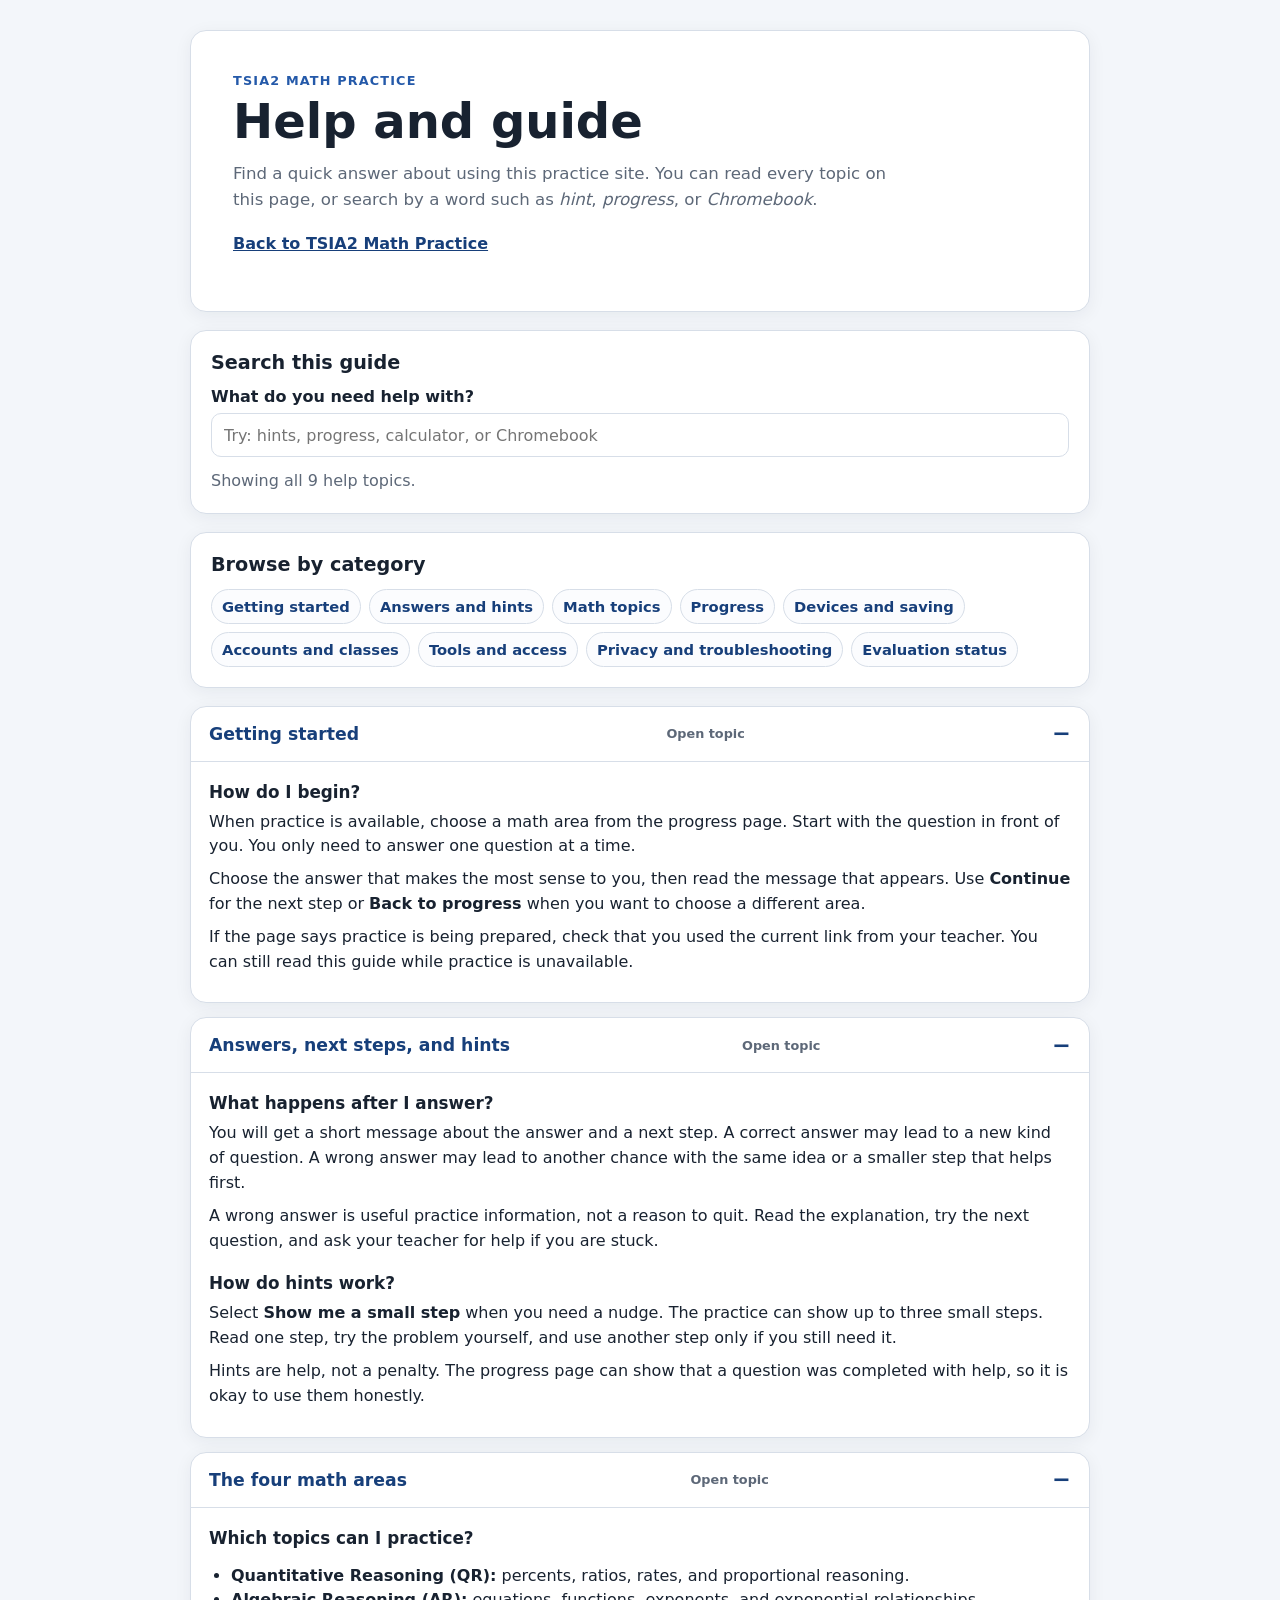
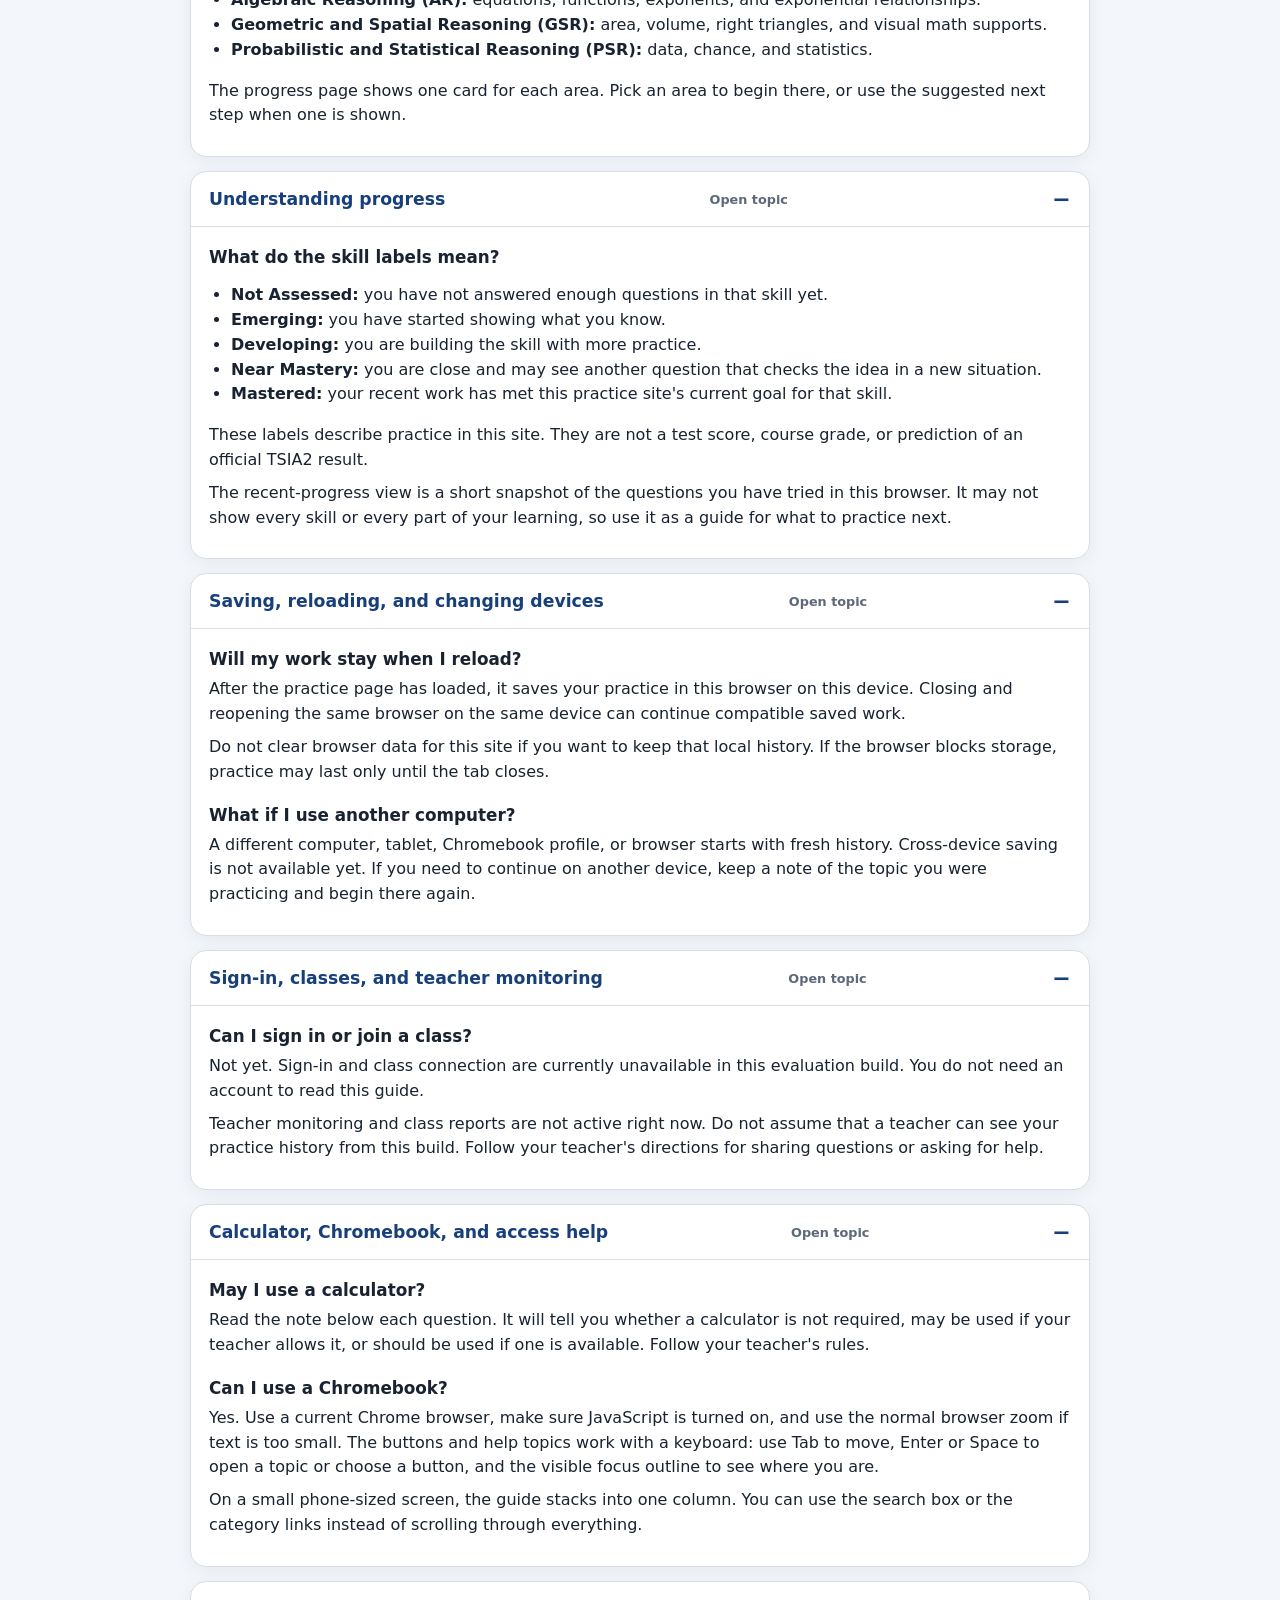
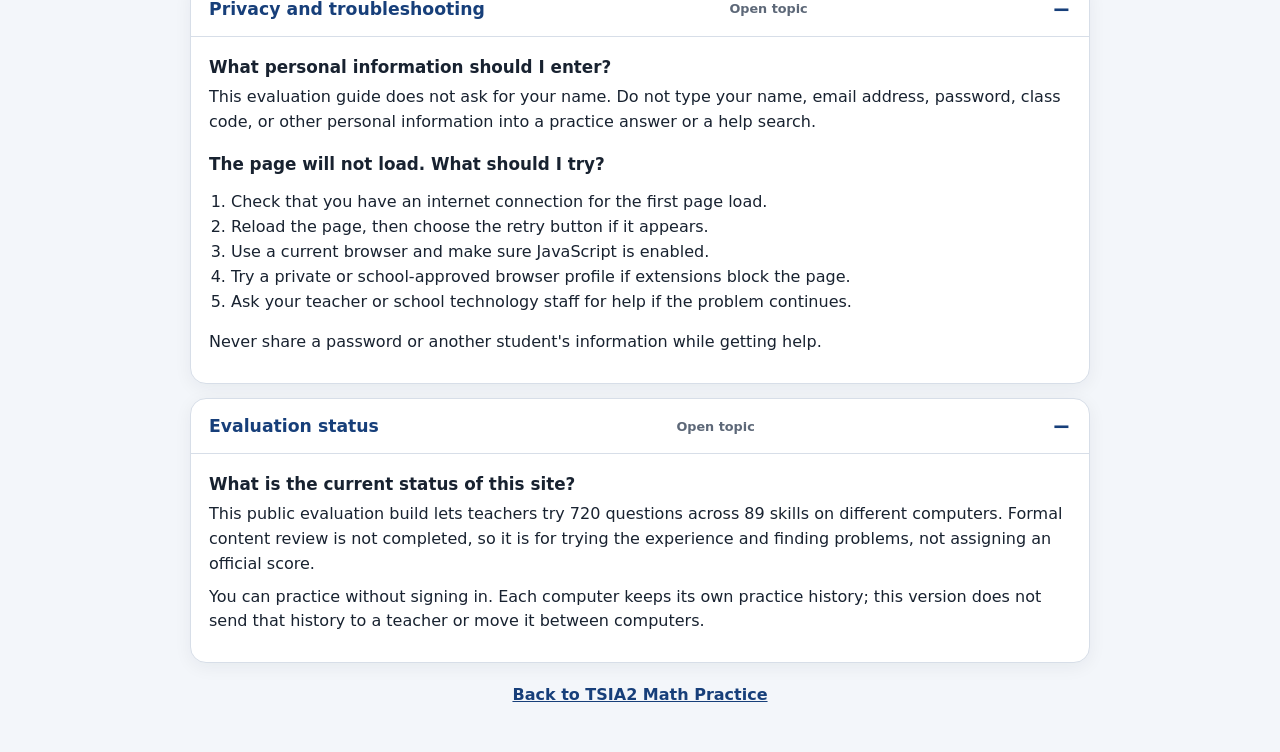
==== help.html @ 2544e8e6 "Publish owner evaluation practice and searchable user guide" ====
<!doctype html>
<html lang="en">
<head>
  <meta charset="utf-8">
  <meta name="viewport" content="width=device-width, initial-scale=1">
  <meta name="theme-color" content="#173f7a">
  <title>TSIA2 Math Practice Help</title>
  <link rel="stylesheet" href="css/help.css">
</head>
<body>
  <a class="skip-link" href="#helpTopics">Skip to help topics</a>
  <main class="help-shell">
    <header class="help-header">
      <p class="eyebrow">TSIA2 math practice</p>
      <h1>Help and guide</h1>
      <p class="lead">Find a quick answer about using this practice site. You can read every topic on this page, or search by a word such as <em>hint</em>, <em>progress</em>, or <em>Chromebook</em>.</p>
      <p><a class="back-link" href="index.html">Back to TSIA2 Math Practice</a></p>
    </header>

    <section class="search-panel" aria-labelledby="searchHeading">
      <h2 id="searchHeading">Search this guide</h2>
      <label for="helpSearch">What do you need help with?</label>
      <div class="search-row">
        <input id="helpSearch" type="search" autocomplete="off" placeholder="Try: hints, progress, calculator, or Chromebook">
        <button id="clearSearch" type="button" hidden>Clear search</button>
      </div>
      <p id="searchStatus" class="search-status" role="status" aria-live="polite">All help topics are shown.</p>
      <p id="noResults" class="no-results" role="status" hidden>No topics match that search. Try a shorter or different word.</p>
    </section>

    <nav class="topic-index" aria-label="Help topic categories">
      <h2>Browse by category</h2>
      <ul>
        <li><a href="#getting-started">Getting started</a></li>
        <li><a href="#answers-and-hints">Answers and hints</a></li>
        <li><a href="#math-topics">Math topics</a></li>
        <li><a href="#progress">Progress</a></li>
        <li><a href="#devices-and-saving">Devices and saving</a></li>
        <li><a href="#accounts-and-classes">Accounts and classes</a></li>
        <li><a href="#tools-and-access">Tools and access</a></li>
        <li><a href="#privacy-and-troubleshooting">Privacy and troubleshooting</a></li>
        <li><a href="#evaluation-status">Evaluation status</a></li>
      </ul>
    </nav>

    <section id="helpTopics" class="topic-list" aria-label="Help topics">
      <details id="getting-started" class="help-topic" open>
        <summary><span>Getting started</span><span class="summary-hint">Open topic</span></summary>
        <div class="topic-content">
          <h2>How do I begin?</h2>
          <p>When practice is available, choose a math area from the progress page. Start with the question in front of you. You only need to answer one question at a time.</p>
          <p>Choose the answer that makes the most sense to you, then read the message that appears. Use <strong>Continue</strong> for the next step or <strong>Back to progress</strong> when you want to choose a different area.</p>
          <p>If the page says practice is being prepared, check that you used the current link from your teacher. You can still read this guide while practice is unavailable.</p>
        </div>
      </details>

      <details id="answers-and-hints" class="help-topic" open>
        <summary><span>Answers, next steps, and hints</span><span class="summary-hint">Open topic</span></summary>
        <div class="topic-content">
          <h2>What happens after I answer?</h2>
          <p>You will get a short message about the answer and a next step. A correct answer may lead to a new kind of question. A wrong answer may lead to another chance with the same idea or a smaller step that helps first.</p>
          <p>A wrong answer is useful practice information, not a reason to quit. Read the explanation, try the next question, and ask your teacher for help if you are stuck.</p>
          <h2>How do hints work?</h2>
          <p>Select <strong>Show me a small step</strong> when you need a nudge. The practice can show up to three small steps. Read one step, try the problem yourself, and use another step only if you still need it.</p>
          <p>Hints are help, not a penalty. The progress page can show that a question was completed with help, so it is okay to use them honestly.</p>
        </div>
      </details>

      <details id="math-topics" class="help-topic" open>
        <summary><span>The four math areas</span><span class="summary-hint">Open topic</span></summary>
        <div class="topic-content">
          <h2>Which topics can I practice?</h2>
          <ul>
            <li><strong>Quantitative Reasoning (QR):</strong> percents, ratios, rates, and proportional reasoning.</li>
            <li><strong>Algebraic Reasoning (AR):</strong> equations, functions, exponents, and exponential relationships.</li>
            <li><strong>Geometric and Spatial Reasoning (GSR):</strong> area, volume, right triangles, and visual math supports.</li>
            <li><strong>Probabilistic and Statistical Reasoning (PSR):</strong> data, chance, and statistics.</li>
          </ul>
          <p>The progress page shows one card for each area. Pick an area to begin there, or use the suggested next step when one is shown.</p>
        </div>
      </details>

      <details id="progress" class="help-topic" open>
        <summary><span>Understanding progress</span><span class="summary-hint">Open topic</span></summary>
        <div class="topic-content">
          <h2>What do the skill labels mean?</h2>
          <ul>
            <li><strong>Not Assessed:</strong> you have not answered enough questions in that skill yet.</li>
            <li><strong>Emerging:</strong> you have started showing what you know.</li>
            <li><strong>Developing:</strong> you are building the skill with more practice.</li>
            <li><strong>Near Mastery:</strong> you are close and may see another question that checks the idea in a new situation.</li>
            <li><strong>Mastered:</strong> your recent work has met this practice site's current goal for that skill.</li>
          </ul>
          <p>These labels describe practice in this site. They are not a test score, course grade, or prediction of an official TSIA2 result.</p>
          <p>The recent-progress view is a short snapshot of the questions you have tried in this browser. It may not show every skill or every part of your learning, so use it as a guide for what to practice next.</p>
        </div>
      </details>

      <details id="devices-and-saving" class="help-topic" open>
        <summary><span>Saving, reloading, and changing devices</span><span class="summary-hint">Open topic</span></summary>
        <div class="topic-content">
          <h2>Will my work stay when I reload?</h2>
          <p>After the practice page has loaded, it saves your practice in this browser on this device. Closing and reopening the same browser on the same device can continue compatible saved work.</p>
          <p>Do not clear browser data for this site if you want to keep that local history. If the browser blocks storage, practice may last only until the tab closes.</p>
          <h2>What if I use another computer?</h2>
          <p>A different computer, tablet, Chromebook profile, or browser starts with fresh history. Cross-device saving is not available yet. If you need to continue on another device, keep a note of the topic you were practicing and begin there again.</p>
        </div>
      </details>

      <details id="accounts-and-classes" class="help-topic" open>
        <summary><span>Sign-in, classes, and teacher monitoring</span><span class="summary-hint">Open topic</span></summary>
        <div class="topic-content">
          <h2>Can I sign in or join a class?</h2>
          <p>Not yet. Sign-in and class connection are currently unavailable in this evaluation build. You do not need an account to read this guide.</p>
          <p>Teacher monitoring and class reports are not active right now. Do not assume that a teacher can see your practice history from this build. Follow your teacher's directions for sharing questions or asking for help.</p>
        </div>
      </details>

      <details id="tools-and-access" class="help-topic" open>
        <summary><span>Calculator, Chromebook, and access help</span><span class="summary-hint">Open topic</span></summary>
        <div class="topic-content">
          <h2>May I use a calculator?</h2>
          <p>Read the note below each question. It will tell you whether a calculator is not required, may be used if your teacher allows it, or should be used if one is available. Follow your teacher's rules.</p>
          <h2>Can I use a Chromebook?</h2>
          <p>Yes. Use a current Chrome browser, make sure JavaScript is turned on, and use the normal browser zoom if text is too small. The buttons and help topics work with a keyboard: use Tab to move, Enter or Space to open a topic or choose a button, and the visible focus outline to see where you are.</p>
          <p>On a small phone-sized screen, the guide stacks into one column. You can use the search box or the category links instead of scrolling through everything.</p>
        </div>
      </details>

      <details id="privacy-and-troubleshooting" class="help-topic" open>
        <summary><span>Privacy and troubleshooting</span><span class="summary-hint">Open topic</span></summary>
        <div class="topic-content">
          <h2>What personal information should I enter?</h2>
          <p>This evaluation guide does not ask for your name. Do not type your name, email address, password, class code, or other personal information into a practice answer or a help search.</p>
          <h2>The page will not load. What should I try?</h2>
          <ol>
            <li>Check that you have an internet connection for the first page load.</li>
            <li>Reload the page, then choose the retry button if it appears.</li>
            <li>Use a current browser and make sure JavaScript is enabled.</li>
            <li>Try a private or school-approved browser profile if extensions block the page.</li>
            <li>Ask your teacher or school technology staff for help if the problem continues.</li>
          </ol>
          <p>Never share a password or another student's information while getting help.</p>
        </div>
      </details>

      <details id="evaluation-status" class="help-topic" open>
        <summary><span>Evaluation status</span><span class="summary-hint">Open topic</span></summary>
        <div class="topic-content">
          <h2>What is the current status of this site?</h2>
          <p>This public evaluation build lets teachers try 720 questions across 89 skills on different computers. Formal content review is not completed, so it is for trying the experience and finding problems, not assigning an official score.</p>
          <p>You can practice without signing in. Each computer keeps its own practice history; this version does not send that history to a teacher or move it between computers.</p>
        </div>
      </details>
    </section>

    <p class="footer-link"><a href="index.html">Back to TSIA2 Math Practice</a></p>
  </main>
  <script type="module" src="js/help.js"></script>
</body>
</html>
---- css/help.css ----
:root {
  font-family: Inter, ui-sans-serif, system-ui, -apple-system, BlinkMacSystemFont, "Segoe UI", sans-serif;
  color-scheme: light;
  --bg: #f3f6fa;
  --panel: #ffffff;
  --text: #182230;
  --muted: #5d6878;
  --border: #d7dee8;
  --accent: #2459a9;
  --accent-dark: #173f7a;
  --accent-soft: #edf4ff;
  --warning: #704400;
  --warning-bg: #fff5e3;
}

* { box-sizing: border-box; }
[hidden] { display: none !important; }
html { scroll-behavior: smooth; }
body { margin: 0; overflow-x: hidden; background: var(--bg); color: var(--text); }
button, input { font: inherit; }
button { min-height: 44px; cursor: pointer; }
a { color: var(--accent-dark); }
a:focus-visible, button:focus-visible, input:focus-visible, summary:focus-visible { outline: 3px solid rgba(36, 89, 169, .35); outline-offset: 3px; }
.skip-link { position: fixed; z-index: 10; top: 8px; left: 8px; transform: translateY(-160%); padding: 10px 12px; border-radius: 8px; background: var(--accent-dark); color: #fff; font-weight: 750; text-decoration: none; }
.skip-link:focus { transform: translateY(0); }
.help-shell { width: min(900px, calc(100% - 28px)); margin: 0 auto; padding: 30px 0 48px; }
.help-header, .search-panel, .topic-index, .help-topic { border: 1px solid var(--border); border-radius: 16px; background: var(--panel); box-shadow: 0 4px 18px rgba(24, 34, 48, .06); }
.help-header { padding: clamp(22px, 5vw, 42px); }
.eyebrow { margin: 0 0 7px; color: var(--accent); font-size: .8rem; font-weight: 800; letter-spacing: .09em; text-transform: uppercase; }
h1, h2 { color: var(--text); }
h1 { margin: 0; font-size: clamp(2rem, 6vw, 3rem); line-height: 1.1; }
.lead { max-width: 680px; margin: 13px 0 0; color: var(--muted); font-size: 1.04rem; line-height: 1.55; }
.back-link { display: inline-block; margin-top: 6px; font-weight: 750; }
.search-panel, .topic-index { margin-top: 18px; padding: 20px; }
.search-panel h2, .topic-index h2 { margin: 0 0 13px; font-size: 1.2rem; }
.search-panel label { display: block; margin-bottom: 7px; font-weight: 750; }
.search-row { display: flex; flex-wrap: wrap; gap: 9px; }
.search-row input { flex: 1 1 260px; min-height: 44px; padding: 10px 12px; border: 1px solid var(--border); border-radius: 10px; background: #fff; color: var(--text); }
.search-row button { padding: 9px 13px; border: 1px solid var(--accent); border-radius: 10px; background: var(--accent-soft); color: var(--accent-dark); font-weight: 750; }
.search-status, .no-results { margin: 12px 0 0; line-height: 1.45; }
.search-status { color: var(--muted); }
.no-results { padding: 12px; border-radius: 9px; background: var(--warning-bg); color: var(--warning); font-weight: 700; }
.topic-index ul { display: flex; flex-wrap: wrap; gap: 8px; margin: 0; padding: 0; list-style: none; }
.topic-index a { display: block; padding: 8px 10px; border: 1px solid var(--border); border-radius: 999px; background: #fbfcfe; font-size: .92rem; font-weight: 700; text-decoration: none; }
.topic-index a:hover { border-color: var(--accent); background: var(--accent-soft); }
.topic-list { display: grid; gap: 14px; margin-top: 18px; }
.help-topic { overflow: hidden; scroll-margin-top: 14px; }
.help-topic summary { display: flex; align-items: center; justify-content: space-between; gap: 14px; min-height: 54px; padding: 15px 18px; color: var(--accent-dark); cursor: pointer; font-size: 1.08rem; font-weight: 800; }
.help-topic summary::-webkit-details-marker { display: none; }
.help-topic summary::before { content: "+"; flex: 0 0 auto; order: 2; font-size: 1.4rem; line-height: 1; }
.help-topic[open] summary::before { content: "−"; }
.summary-hint { color: var(--muted); font-size: .8rem; font-weight: 600; }
.topic-content { padding: 0 18px 20px; border-top: 1px solid var(--border); }
.topic-content h2 { margin: 20px 0 8px; font-size: 1.05rem; }
.topic-content p, .topic-content li { line-height: 1.55; }
.topic-content p { margin: 8px 0; }
.topic-content ul, .topic-content ol { padding-left: 22px; }
.footer-link { margin: 22px 0 0; text-align: center; font-weight: 750; }

@media (max-width: 520px) {
  .help-shell { width: min(100% - 20px, 900px); padding-top: 14px; }
  .help-header, .search-panel, .topic-index { padding: 17px; }
  .search-row { display: grid; grid-template-columns: 1fr; }
  .search-row input, .search-row button { width: 100%; }
  .help-topic summary { align-items: flex-start; padding: 15px; }
  .summary-hint { display: none; }
  .topic-content { padding: 0 15px 18px; }
}

@media (prefers-reduced-motion: reduce) {
  html { scroll-behavior: auto; }
}
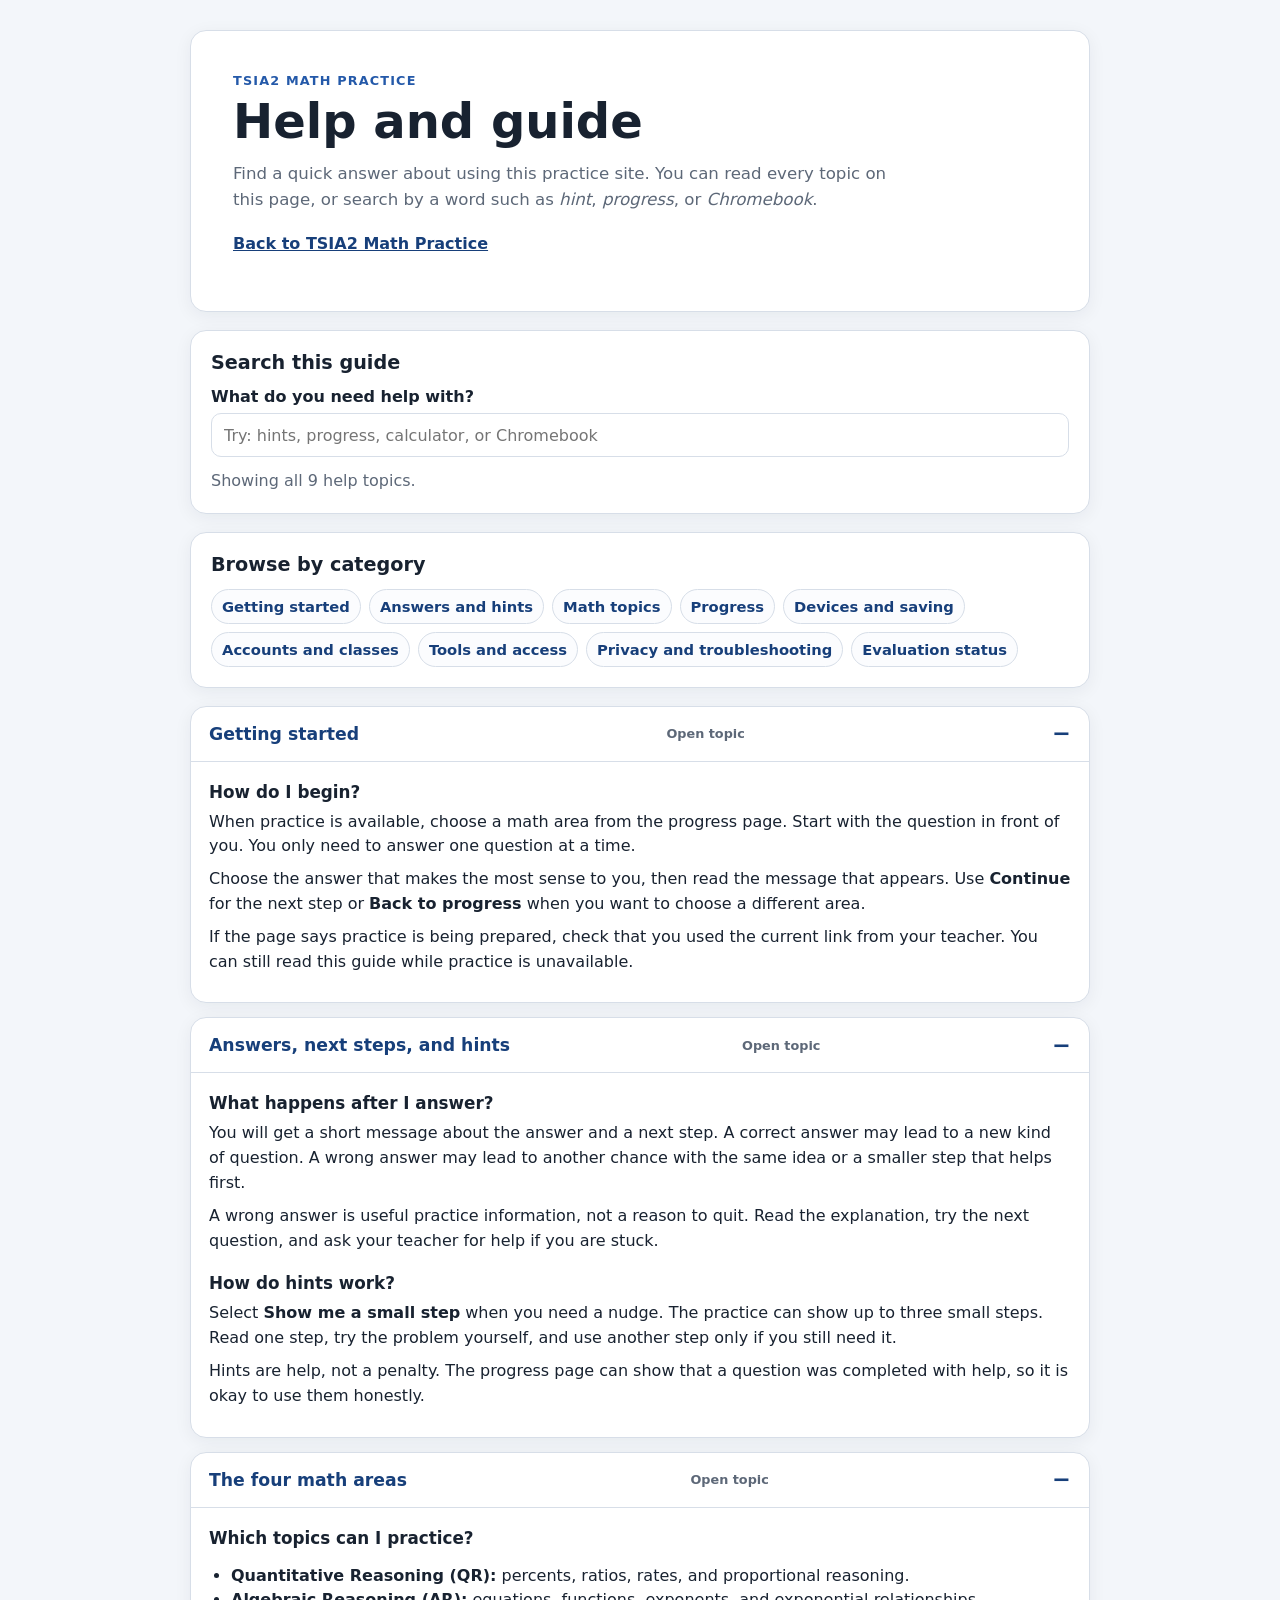
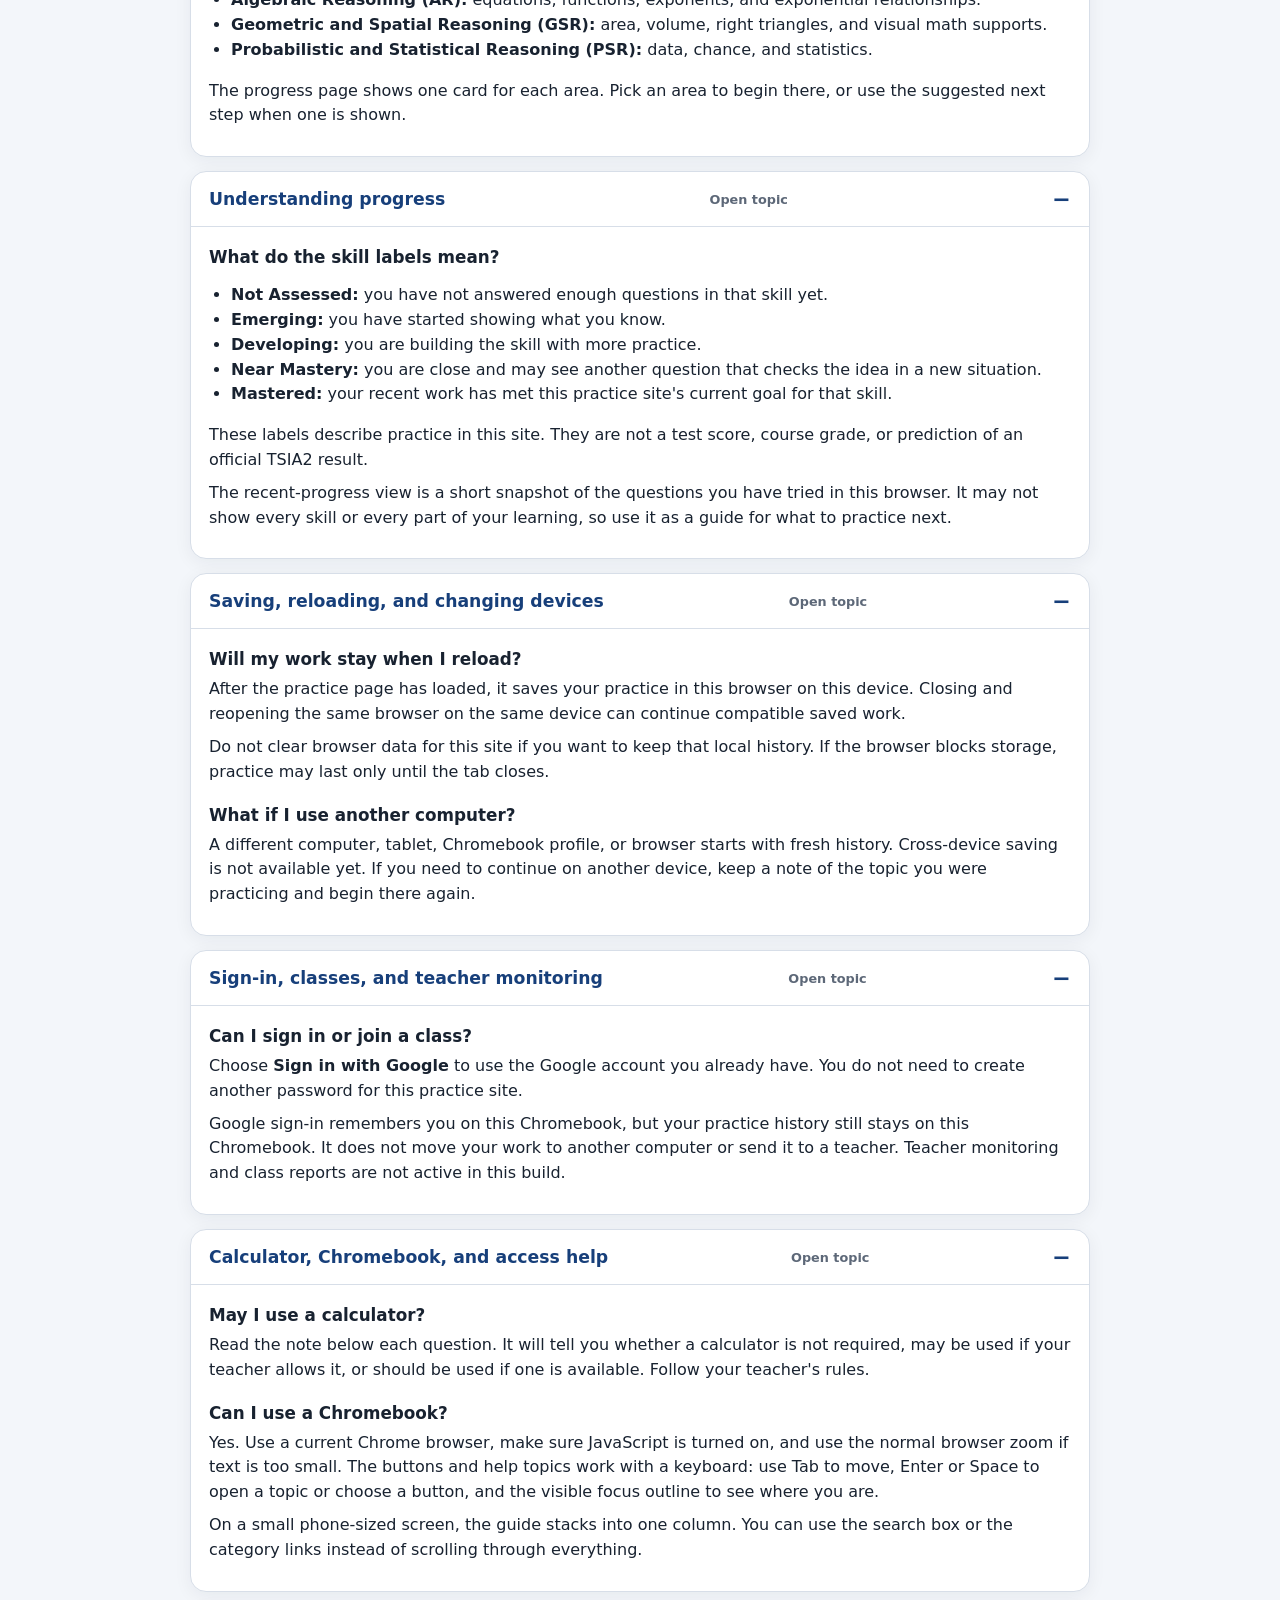
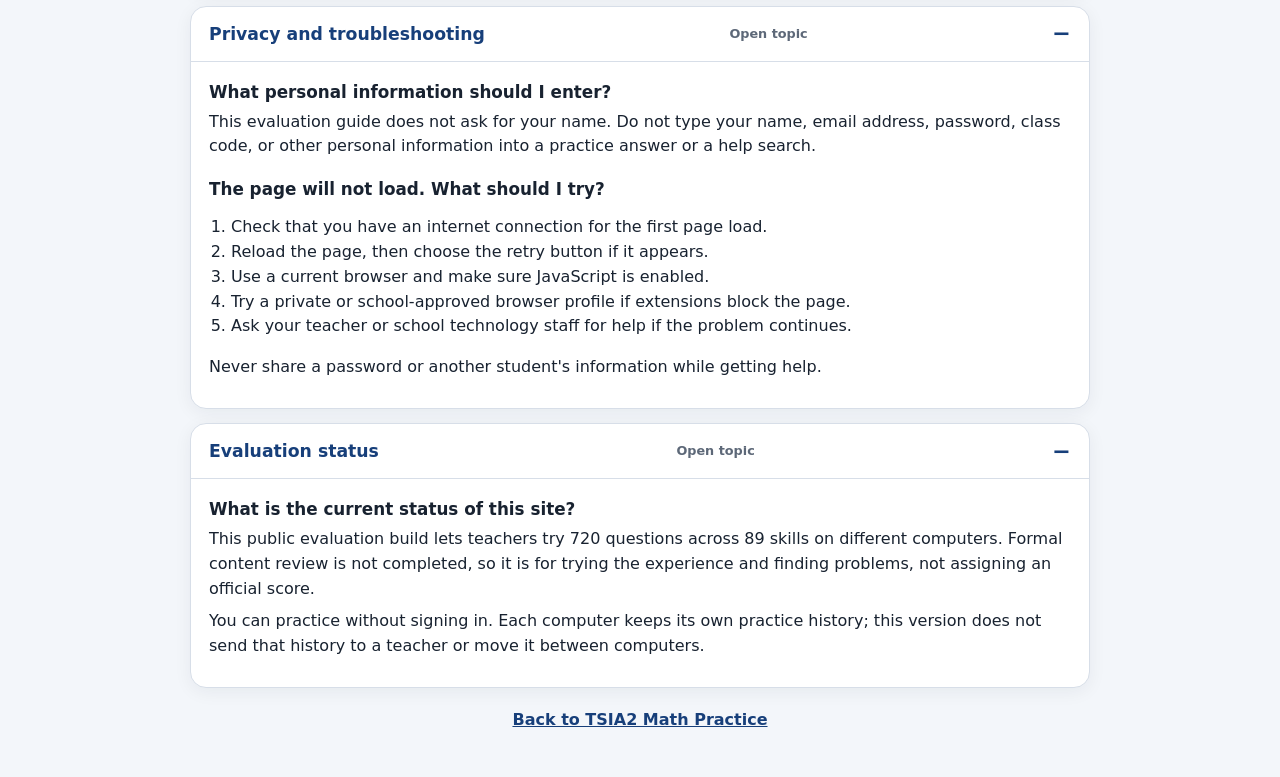
==== commit fe81269f: "Publish Google sign-in and TSIA2 starting check" ====
--- a/help.html
+++ b/help.html
@@ -1,161 +1,161 @@
-<!doctype html>
-<html lang="en">
-<head>
-  <meta charset="utf-8">
-  <meta name="viewport" content="width=device-width, initial-scale=1">
-  <meta name="theme-color" content="#173f7a">
-  <title>TSIA2 Math Practice Help</title>
-  <link rel="stylesheet" href="css/help.css">
-</head>
-<body>
-  <a class="skip-link" href="#helpTopics">Skip to help topics</a>
-  <main class="help-shell">
-    <header class="help-header">
-      <p class="eyebrow">TSIA2 math practice</p>
-      <h1>Help and guide</h1>
-      <p class="lead">Find a quick answer about using this practice site. You can read every topic on this page, or search by a word such as <em>hint</em>, <em>progress</em>, or <em>Chromebook</em>.</p>
-      <p><a class="back-link" href="index.html">Back to TSIA2 Math Practice</a></p>
-    </header>
-
-    <section class="search-panel" aria-labelledby="searchHeading">
-      <h2 id="searchHeading">Search this guide</h2>
-      <label for="helpSearch">What do you need help with?</label>
-      <div class="search-row">
-        <input id="helpSearch" type="search" autocomplete="off" placeholder="Try: hints, progress, calculator, or Chromebook">
-        <button id="clearSearch" type="button" hidden>Clear search</button>
-      </div>
-      <p id="searchStatus" class="search-status" role="status" aria-live="polite">All help topics are shown.</p>
-      <p id="noResults" class="no-results" role="status" hidden>No topics match that search. Try a shorter or different word.</p>
-    </section>
-
-    <nav class="topic-index" aria-label="Help topic categories">
-      <h2>Browse by category</h2>
-      <ul>
-        <li><a href="#getting-started">Getting started</a></li>
-        <li><a href="#answers-and-hints">Answers and hints</a></li>
-        <li><a href="#math-topics">Math topics</a></li>
-        <li><a href="#progress">Progress</a></li>
-        <li><a href="#devices-and-saving">Devices and saving</a></li>
-        <li><a href="#accounts-and-classes">Accounts and classes</a></li>
-        <li><a href="#tools-and-access">Tools and access</a></li>
-        <li><a href="#privacy-and-troubleshooting">Privacy and troubleshooting</a></li>
-        <li><a href="#evaluation-status">Evaluation status</a></li>
-      </ul>
-    </nav>
-
-    <section id="helpTopics" class="topic-list" aria-label="Help topics">
-      <details id="getting-started" class="help-topic" open>
-        <summary><span>Getting started</span><span class="summary-hint">Open topic</span></summary>
-        <div class="topic-content">
-          <h2>How do I begin?</h2>
-          <p>When practice is available, choose a math area from the progress page. Start with the question in front of you. You only need to answer one question at a time.</p>
-          <p>Choose the answer that makes the most sense to you, then read the message that appears. Use <strong>Continue</strong> for the next step or <strong>Back to progress</strong> when you want to choose a different area.</p>
+<!doctype html>
+<html lang="en">
+<head>
+  <meta charset="utf-8">
+  <meta name="viewport" content="width=device-width, initial-scale=1">
+  <meta name="theme-color" content="#173f7a">
+  <title>TSIA2 Math Practice Help</title>
+  <link rel="stylesheet" href="css/help.css">
+</head>
+<body>
+  <a class="skip-link" href="#helpTopics">Skip to help topics</a>
+  <main class="help-shell">
+    <header class="help-header">
+      <p class="eyebrow">TSIA2 math practice</p>
+      <h1>Help and guide</h1>
+      <p class="lead">Find a quick answer about using this practice site. You can read every topic on this page, or search by a word such as <em>hint</em>, <em>progress</em>, or <em>Chromebook</em>.</p>
+      <p><a class="back-link" href="index.html">Back to TSIA2 Math Practice</a></p>
+    </header>
+
+    <section class="search-panel" aria-labelledby="searchHeading">
+      <h2 id="searchHeading">Search this guide</h2>
+      <label for="helpSearch">What do you need help with?</label>
+      <div class="search-row">
+        <input id="helpSearch" type="search" autocomplete="off" placeholder="Try: hints, progress, calculator, or Chromebook">
+        <button id="clearSearch" type="button" hidden>Clear search</button>
+      </div>
+      <p id="searchStatus" class="search-status" role="status" aria-live="polite">All help topics are shown.</p>
+      <p id="noResults" class="no-results" role="status" hidden>No topics match that search. Try a shorter or different word.</p>
+    </section>
+
+    <nav class="topic-index" aria-label="Help topic categories">
+      <h2>Browse by category</h2>
+      <ul>
+        <li><a href="#getting-started">Getting started</a></li>
+        <li><a href="#answers-and-hints">Answers and hints</a></li>
+        <li><a href="#math-topics">Math topics</a></li>
+        <li><a href="#progress">Progress</a></li>
+        <li><a href="#devices-and-saving">Devices and saving</a></li>
+        <li><a href="#accounts-and-classes">Accounts and classes</a></li>
+        <li><a href="#tools-and-access">Tools and access</a></li>
+        <li><a href="#privacy-and-troubleshooting">Privacy and troubleshooting</a></li>
+        <li><a href="#evaluation-status">Evaluation status</a></li>
+      </ul>
+    </nav>
+
+    <section id="helpTopics" class="topic-list" aria-label="Help topics">
+      <details id="getting-started" class="help-topic" open>
+        <summary><span>Getting started</span><span class="summary-hint">Open topic</span></summary>
+        <div class="topic-content">
+          <h2>How do I begin?</h2>
+          <p>When practice is available, choose a math area from the progress page. Start with the question in front of you. You only need to answer one question at a time.</p>
+          <p>Choose the answer that makes the most sense to you, then read the message that appears. Use <strong>Continue</strong> for the next step or <strong>Back to progress</strong> when you want to choose a different area.</p>
           <p>If the page says practice is being prepared, check that you used the current link from your teacher. You can still read this guide while practice is unavailable.</p>
-        </div>
-      </details>
-
-      <details id="answers-and-hints" class="help-topic" open>
-        <summary><span>Answers, next steps, and hints</span><span class="summary-hint">Open topic</span></summary>
-        <div class="topic-content">
-          <h2>What happens after I answer?</h2>
-          <p>You will get a short message about the answer and a next step. A correct answer may lead to a new kind of question. A wrong answer may lead to another chance with the same idea or a smaller step that helps first.</p>
-          <p>A wrong answer is useful practice information, not a reason to quit. Read the explanation, try the next question, and ask your teacher for help if you are stuck.</p>
-          <h2>How do hints work?</h2>
-          <p>Select <strong>Show me a small step</strong> when you need a nudge. The practice can show up to three small steps. Read one step, try the problem yourself, and use another step only if you still need it.</p>
-          <p>Hints are help, not a penalty. The progress page can show that a question was completed with help, so it is okay to use them honestly.</p>
-        </div>
-      </details>
-
-      <details id="math-topics" class="help-topic" open>
-        <summary><span>The four math areas</span><span class="summary-hint">Open topic</span></summary>
-        <div class="topic-content">
-          <h2>Which topics can I practice?</h2>
-          <ul>
-            <li><strong>Quantitative Reasoning (QR):</strong> percents, ratios, rates, and proportional reasoning.</li>
-            <li><strong>Algebraic Reasoning (AR):</strong> equations, functions, exponents, and exponential relationships.</li>
-            <li><strong>Geometric and Spatial Reasoning (GSR):</strong> area, volume, right triangles, and visual math supports.</li>
-            <li><strong>Probabilistic and Statistical Reasoning (PSR):</strong> data, chance, and statistics.</li>
-          </ul>
-          <p>The progress page shows one card for each area. Pick an area to begin there, or use the suggested next step when one is shown.</p>
-        </div>
-      </details>
-
-      <details id="progress" class="help-topic" open>
-        <summary><span>Understanding progress</span><span class="summary-hint">Open topic</span></summary>
-        <div class="topic-content">
-          <h2>What do the skill labels mean?</h2>
-          <ul>
-            <li><strong>Not Assessed:</strong> you have not answered enough questions in that skill yet.</li>
-            <li><strong>Emerging:</strong> you have started showing what you know.</li>
-            <li><strong>Developing:</strong> you are building the skill with more practice.</li>
-            <li><strong>Near Mastery:</strong> you are close and may see another question that checks the idea in a new situation.</li>
-            <li><strong>Mastered:</strong> your recent work has met this practice site's current goal for that skill.</li>
-          </ul>
-          <p>These labels describe practice in this site. They are not a test score, course grade, or prediction of an official TSIA2 result.</p>
-          <p>The recent-progress view is a short snapshot of the questions you have tried in this browser. It may not show every skill or every part of your learning, so use it as a guide for what to practice next.</p>
-        </div>
-      </details>
-
-      <details id="devices-and-saving" class="help-topic" open>
-        <summary><span>Saving, reloading, and changing devices</span><span class="summary-hint">Open topic</span></summary>
-        <div class="topic-content">
-          <h2>Will my work stay when I reload?</h2>
-          <p>After the practice page has loaded, it saves your practice in this browser on this device. Closing and reopening the same browser on the same device can continue compatible saved work.</p>
-          <p>Do not clear browser data for this site if you want to keep that local history. If the browser blocks storage, practice may last only until the tab closes.</p>
-          <h2>What if I use another computer?</h2>
-          <p>A different computer, tablet, Chromebook profile, or browser starts with fresh history. Cross-device saving is not available yet. If you need to continue on another device, keep a note of the topic you were practicing and begin there again.</p>
-        </div>
-      </details>
-
-      <details id="accounts-and-classes" class="help-topic" open>
-        <summary><span>Sign-in, classes, and teacher monitoring</span><span class="summary-hint">Open topic</span></summary>
-        <div class="topic-content">
-          <h2>Can I sign in or join a class?</h2>
-          <p>Not yet. Sign-in and class connection are currently unavailable in this evaluation build. You do not need an account to read this guide.</p>
-          <p>Teacher monitoring and class reports are not active right now. Do not assume that a teacher can see your practice history from this build. Follow your teacher's directions for sharing questions or asking for help.</p>
-        </div>
-      </details>
-
-      <details id="tools-and-access" class="help-topic" open>
-        <summary><span>Calculator, Chromebook, and access help</span><span class="summary-hint">Open topic</span></summary>
-        <div class="topic-content">
-          <h2>May I use a calculator?</h2>
-          <p>Read the note below each question. It will tell you whether a calculator is not required, may be used if your teacher allows it, or should be used if one is available. Follow your teacher's rules.</p>
-          <h2>Can I use a Chromebook?</h2>
-          <p>Yes. Use a current Chrome browser, make sure JavaScript is turned on, and use the normal browser zoom if text is too small. The buttons and help topics work with a keyboard: use Tab to move, Enter or Space to open a topic or choose a button, and the visible focus outline to see where you are.</p>
-          <p>On a small phone-sized screen, the guide stacks into one column. You can use the search box or the category links instead of scrolling through everything.</p>
-        </div>
-      </details>
-
-      <details id="privacy-and-troubleshooting" class="help-topic" open>
-        <summary><span>Privacy and troubleshooting</span><span class="summary-hint">Open topic</span></summary>
-        <div class="topic-content">
-          <h2>What personal information should I enter?</h2>
-          <p>This evaluation guide does not ask for your name. Do not type your name, email address, password, class code, or other personal information into a practice answer or a help search.</p>
-          <h2>The page will not load. What should I try?</h2>
-          <ol>
-            <li>Check that you have an internet connection for the first page load.</li>
-            <li>Reload the page, then choose the retry button if it appears.</li>
-            <li>Use a current browser and make sure JavaScript is enabled.</li>
-            <li>Try a private or school-approved browser profile if extensions block the page.</li>
-            <li>Ask your teacher or school technology staff for help if the problem continues.</li>
-          </ol>
-          <p>Never share a password or another student's information while getting help.</p>
-        </div>
-      </details>
-
-      <details id="evaluation-status" class="help-topic" open>
-        <summary><span>Evaluation status</span><span class="summary-hint">Open topic</span></summary>
-        <div class="topic-content">
-          <h2>What is the current status of this site?</h2>
+        </div>
+      </details>
+
+      <details id="answers-and-hints" class="help-topic" open>
+        <summary><span>Answers, next steps, and hints</span><span class="summary-hint">Open topic</span></summary>
+        <div class="topic-content">
+          <h2>What happens after I answer?</h2>
+          <p>You will get a short message about the answer and a next step. A correct answer may lead to a new kind of question. A wrong answer may lead to another chance with the same idea or a smaller step that helps first.</p>
+          <p>A wrong answer is useful practice information, not a reason to quit. Read the explanation, try the next question, and ask your teacher for help if you are stuck.</p>
+          <h2>How do hints work?</h2>
+          <p>Select <strong>Show me a small step</strong> when you need a nudge. The practice can show up to three small steps. Read one step, try the problem yourself, and use another step only if you still need it.</p>
+          <p>Hints are help, not a penalty. The progress page can show that a question was completed with help, so it is okay to use them honestly.</p>
+        </div>
+      </details>
+
+      <details id="math-topics" class="help-topic" open>
+        <summary><span>The four math areas</span><span class="summary-hint">Open topic</span></summary>
+        <div class="topic-content">
+          <h2>Which topics can I practice?</h2>
+          <ul>
+            <li><strong>Quantitative Reasoning (QR):</strong> percents, ratios, rates, and proportional reasoning.</li>
+            <li><strong>Algebraic Reasoning (AR):</strong> equations, functions, exponents, and exponential relationships.</li>
+            <li><strong>Geometric and Spatial Reasoning (GSR):</strong> area, volume, right triangles, and visual math supports.</li>
+            <li><strong>Probabilistic and Statistical Reasoning (PSR):</strong> data, chance, and statistics.</li>
+          </ul>
+          <p>The progress page shows one card for each area. Pick an area to begin there, or use the suggested next step when one is shown.</p>
+        </div>
+      </details>
+
+      <details id="progress" class="help-topic" open>
+        <summary><span>Understanding progress</span><span class="summary-hint">Open topic</span></summary>
+        <div class="topic-content">
+          <h2>What do the skill labels mean?</h2>
+          <ul>
+            <li><strong>Not Assessed:</strong> you have not answered enough questions in that skill yet.</li>
+            <li><strong>Emerging:</strong> you have started showing what you know.</li>
+            <li><strong>Developing:</strong> you are building the skill with more practice.</li>
+            <li><strong>Near Mastery:</strong> you are close and may see another question that checks the idea in a new situation.</li>
+            <li><strong>Mastered:</strong> your recent work has met this practice site's current goal for that skill.</li>
+          </ul>
+          <p>These labels describe practice in this site. They are not a test score, course grade, or prediction of an official TSIA2 result.</p>
+          <p>The recent-progress view is a short snapshot of the questions you have tried in this browser. It may not show every skill or every part of your learning, so use it as a guide for what to practice next.</p>
+        </div>
+      </details>
+
+      <details id="devices-and-saving" class="help-topic" open>
+        <summary><span>Saving, reloading, and changing devices</span><span class="summary-hint">Open topic</span></summary>
+        <div class="topic-content">
+          <h2>Will my work stay when I reload?</h2>
+          <p>After the practice page has loaded, it saves your practice in this browser on this device. Closing and reopening the same browser on the same device can continue compatible saved work.</p>
+          <p>Do not clear browser data for this site if you want to keep that local history. If the browser blocks storage, practice may last only until the tab closes.</p>
+          <h2>What if I use another computer?</h2>
+          <p>A different computer, tablet, Chromebook profile, or browser starts with fresh history. Cross-device saving is not available yet. If you need to continue on another device, keep a note of the topic you were practicing and begin there again.</p>
+        </div>
+      </details>
+
+      <details id="accounts-and-classes" class="help-topic" open>
+        <summary><span>Sign-in, classes, and teacher monitoring</span><span class="summary-hint">Open topic</span></summary>
+        <div class="topic-content">
+          <h2>Can I sign in or join a class?</h2>
+          <p>Choose <strong>Sign in with Google</strong> to use the Google account you already have. You do not need to create another password for this practice site.</p>
+          <p>Google sign-in remembers you on this Chromebook, but your practice history still stays on this Chromebook. It does not move your work to another computer or send it to a teacher. Teacher monitoring and class reports are not active in this build.</p>
+        </div>
+      </details>
+
+      <details id="tools-and-access" class="help-topic" open>
+        <summary><span>Calculator, Chromebook, and access help</span><span class="summary-hint">Open topic</span></summary>
+        <div class="topic-content">
+          <h2>May I use a calculator?</h2>
+          <p>Read the note below each question. It will tell you whether a calculator is not required, may be used if your teacher allows it, or should be used if one is available. Follow your teacher's rules.</p>
+          <h2>Can I use a Chromebook?</h2>
+          <p>Yes. Use a current Chrome browser, make sure JavaScript is turned on, and use the normal browser zoom if text is too small. The buttons and help topics work with a keyboard: use Tab to move, Enter or Space to open a topic or choose a button, and the visible focus outline to see where you are.</p>
+          <p>On a small phone-sized screen, the guide stacks into one column. You can use the search box or the category links instead of scrolling through everything.</p>
+        </div>
+      </details>
+
+      <details id="privacy-and-troubleshooting" class="help-topic" open>
+        <summary><span>Privacy and troubleshooting</span><span class="summary-hint">Open topic</span></summary>
+        <div class="topic-content">
+          <h2>What personal information should I enter?</h2>
+          <p>This evaluation guide does not ask for your name. Do not type your name, email address, password, class code, or other personal information into a practice answer or a help search.</p>
+          <h2>The page will not load. What should I try?</h2>
+          <ol>
+            <li>Check that you have an internet connection for the first page load.</li>
+            <li>Reload the page, then choose the retry button if it appears.</li>
+            <li>Use a current browser and make sure JavaScript is enabled.</li>
+            <li>Try a private or school-approved browser profile if extensions block the page.</li>
+            <li>Ask your teacher or school technology staff for help if the problem continues.</li>
+          </ol>
+          <p>Never share a password or another student's information while getting help.</p>
+        </div>
+      </details>
+
+      <details id="evaluation-status" class="help-topic" open>
+        <summary><span>Evaluation status</span><span class="summary-hint">Open topic</span></summary>
+        <div class="topic-content">
+          <h2>What is the current status of this site?</h2>
           <p>This public evaluation build lets teachers try 720 questions across 89 skills on different computers. Formal content review is not completed, so it is for trying the experience and finding problems, not assigning an official score.</p>
           <p>You can practice without signing in. Each computer keeps its own practice history; this version does not send that history to a teacher or move it between computers.</p>
-        </div>
-      </details>
-    </section>
-
-    <p class="footer-link"><a href="index.html">Back to TSIA2 Math Practice</a></p>
-  </main>
-  <script type="module" src="js/help.js"></script>
-</body>
-</html>
+        </div>
+      </details>
+    </section>
+
+    <p class="footer-link"><a href="index.html">Back to TSIA2 Math Practice</a></p>
+  </main>
+  <script type="module" src="js/help.js"></script>
+</body>
+</html>
--- a/css/help.css
+++ b/css/help.css
@@ -1,72 +1,72 @@
-:root {
-  font-family: Inter, ui-sans-serif, system-ui, -apple-system, BlinkMacSystemFont, "Segoe UI", sans-serif;
-  color-scheme: light;
-  --bg: #f3f6fa;
-  --panel: #ffffff;
-  --text: #182230;
-  --muted: #5d6878;
-  --border: #d7dee8;
-  --accent: #2459a9;
-  --accent-dark: #173f7a;
-  --accent-soft: #edf4ff;
-  --warning: #704400;
-  --warning-bg: #fff5e3;
-}
-
-* { box-sizing: border-box; }
-[hidden] { display: none !important; }
-html { scroll-behavior: smooth; }
-body { margin: 0; overflow-x: hidden; background: var(--bg); color: var(--text); }
-button, input { font: inherit; }
-button { min-height: 44px; cursor: pointer; }
-a { color: var(--accent-dark); }
-a:focus-visible, button:focus-visible, input:focus-visible, summary:focus-visible { outline: 3px solid rgba(36, 89, 169, .35); outline-offset: 3px; }
-.skip-link { position: fixed; z-index: 10; top: 8px; left: 8px; transform: translateY(-160%); padding: 10px 12px; border-radius: 8px; background: var(--accent-dark); color: #fff; font-weight: 750; text-decoration: none; }
-.skip-link:focus { transform: translateY(0); }
-.help-shell { width: min(900px, calc(100% - 28px)); margin: 0 auto; padding: 30px 0 48px; }
-.help-header, .search-panel, .topic-index, .help-topic { border: 1px solid var(--border); border-radius: 16px; background: var(--panel); box-shadow: 0 4px 18px rgba(24, 34, 48, .06); }
-.help-header { padding: clamp(22px, 5vw, 42px); }
-.eyebrow { margin: 0 0 7px; color: var(--accent); font-size: .8rem; font-weight: 800; letter-spacing: .09em; text-transform: uppercase; }
-h1, h2 { color: var(--text); }
-h1 { margin: 0; font-size: clamp(2rem, 6vw, 3rem); line-height: 1.1; }
-.lead { max-width: 680px; margin: 13px 0 0; color: var(--muted); font-size: 1.04rem; line-height: 1.55; }
-.back-link { display: inline-block; margin-top: 6px; font-weight: 750; }
-.search-panel, .topic-index { margin-top: 18px; padding: 20px; }
-.search-panel h2, .topic-index h2 { margin: 0 0 13px; font-size: 1.2rem; }
-.search-panel label { display: block; margin-bottom: 7px; font-weight: 750; }
-.search-row { display: flex; flex-wrap: wrap; gap: 9px; }
-.search-row input { flex: 1 1 260px; min-height: 44px; padding: 10px 12px; border: 1px solid var(--border); border-radius: 10px; background: #fff; color: var(--text); }
-.search-row button { padding: 9px 13px; border: 1px solid var(--accent); border-radius: 10px; background: var(--accent-soft); color: var(--accent-dark); font-weight: 750; }
-.search-status, .no-results { margin: 12px 0 0; line-height: 1.45; }
-.search-status { color: var(--muted); }
-.no-results { padding: 12px; border-radius: 9px; background: var(--warning-bg); color: var(--warning); font-weight: 700; }
-.topic-index ul { display: flex; flex-wrap: wrap; gap: 8px; margin: 0; padding: 0; list-style: none; }
-.topic-index a { display: block; padding: 8px 10px; border: 1px solid var(--border); border-radius: 999px; background: #fbfcfe; font-size: .92rem; font-weight: 700; text-decoration: none; }
-.topic-index a:hover { border-color: var(--accent); background: var(--accent-soft); }
-.topic-list { display: grid; gap: 14px; margin-top: 18px; }
-.help-topic { overflow: hidden; scroll-margin-top: 14px; }
-.help-topic summary { display: flex; align-items: center; justify-content: space-between; gap: 14px; min-height: 54px; padding: 15px 18px; color: var(--accent-dark); cursor: pointer; font-size: 1.08rem; font-weight: 800; }
-.help-topic summary::-webkit-details-marker { display: none; }
-.help-topic summary::before { content: "+"; flex: 0 0 auto; order: 2; font-size: 1.4rem; line-height: 1; }
-.help-topic[open] summary::before { content: "−"; }
-.summary-hint { color: var(--muted); font-size: .8rem; font-weight: 600; }
-.topic-content { padding: 0 18px 20px; border-top: 1px solid var(--border); }
-.topic-content h2 { margin: 20px 0 8px; font-size: 1.05rem; }
-.topic-content p, .topic-content li { line-height: 1.55; }
-.topic-content p { margin: 8px 0; }
-.topic-content ul, .topic-content ol { padding-left: 22px; }
-.footer-link { margin: 22px 0 0; text-align: center; font-weight: 750; }
-
-@media (max-width: 520px) {
-  .help-shell { width: min(100% - 20px, 900px); padding-top: 14px; }
-  .help-header, .search-panel, .topic-index { padding: 17px; }
-  .search-row { display: grid; grid-template-columns: 1fr; }
-  .search-row input, .search-row button { width: 100%; }
-  .help-topic summary { align-items: flex-start; padding: 15px; }
-  .summary-hint { display: none; }
-  .topic-content { padding: 0 15px 18px; }
-}
-
-@media (prefers-reduced-motion: reduce) {
-  html { scroll-behavior: auto; }
-}
+:root {
+  font-family: Inter, ui-sans-serif, system-ui, -apple-system, BlinkMacSystemFont, "Segoe UI", sans-serif;
+  color-scheme: light;
+  --bg: #f3f6fa;
+  --panel: #ffffff;
+  --text: #182230;
+  --muted: #5d6878;
+  --border: #d7dee8;
+  --accent: #2459a9;
+  --accent-dark: #173f7a;
+  --accent-soft: #edf4ff;
+  --warning: #704400;
+  --warning-bg: #fff5e3;
+}
+
+* { box-sizing: border-box; }
+[hidden] { display: none !important; }
+html { scroll-behavior: smooth; }
+body { margin: 0; overflow-x: hidden; background: var(--bg); color: var(--text); }
+button, input { font: inherit; }
+button { min-height: 44px; cursor: pointer; }
+a { color: var(--accent-dark); }
+a:focus-visible, button:focus-visible, input:focus-visible, summary:focus-visible { outline: 3px solid rgba(36, 89, 169, .35); outline-offset: 3px; }
+.skip-link { position: fixed; z-index: 10; top: 8px; left: 8px; transform: translateY(-160%); padding: 10px 12px; border-radius: 8px; background: var(--accent-dark); color: #fff; font-weight: 750; text-decoration: none; }
+.skip-link:focus { transform: translateY(0); }
+.help-shell { width: min(900px, calc(100% - 28px)); margin: 0 auto; padding: 30px 0 48px; }
+.help-header, .search-panel, .topic-index, .help-topic { border: 1px solid var(--border); border-radius: 16px; background: var(--panel); box-shadow: 0 4px 18px rgba(24, 34, 48, .06); }
+.help-header { padding: clamp(22px, 5vw, 42px); }
+.eyebrow { margin: 0 0 7px; color: var(--accent); font-size: .8rem; font-weight: 800; letter-spacing: .09em; text-transform: uppercase; }
+h1, h2 { color: var(--text); }
+h1 { margin: 0; font-size: clamp(2rem, 6vw, 3rem); line-height: 1.1; }
+.lead { max-width: 680px; margin: 13px 0 0; color: var(--muted); font-size: 1.04rem; line-height: 1.55; }
+.back-link { display: inline-block; margin-top: 6px; font-weight: 750; }
+.search-panel, .topic-index { margin-top: 18px; padding: 20px; }
+.search-panel h2, .topic-index h2 { margin: 0 0 13px; font-size: 1.2rem; }
+.search-panel label { display: block; margin-bottom: 7px; font-weight: 750; }
+.search-row { display: flex; flex-wrap: wrap; gap: 9px; }
+.search-row input { flex: 1 1 260px; min-height: 44px; padding: 10px 12px; border: 1px solid var(--border); border-radius: 10px; background: #fff; color: var(--text); }
+.search-row button { padding: 9px 13px; border: 1px solid var(--accent); border-radius: 10px; background: var(--accent-soft); color: var(--accent-dark); font-weight: 750; }
+.search-status, .no-results { margin: 12px 0 0; line-height: 1.45; }
+.search-status { color: var(--muted); }
+.no-results { padding: 12px; border-radius: 9px; background: var(--warning-bg); color: var(--warning); font-weight: 700; }
+.topic-index ul { display: flex; flex-wrap: wrap; gap: 8px; margin: 0; padding: 0; list-style: none; }
+.topic-index a { display: block; padding: 8px 10px; border: 1px solid var(--border); border-radius: 999px; background: #fbfcfe; font-size: .92rem; font-weight: 700; text-decoration: none; }
+.topic-index a:hover { border-color: var(--accent); background: var(--accent-soft); }
+.topic-list { display: grid; gap: 14px; margin-top: 18px; }
+.help-topic { overflow: hidden; scroll-margin-top: 14px; }
+.help-topic summary { display: flex; align-items: center; justify-content: space-between; gap: 14px; min-height: 54px; padding: 15px 18px; color: var(--accent-dark); cursor: pointer; font-size: 1.08rem; font-weight: 800; }
+.help-topic summary::-webkit-details-marker { display: none; }
+.help-topic summary::before { content: "+"; flex: 0 0 auto; order: 2; font-size: 1.4rem; line-height: 1; }
+.help-topic[open] summary::before { content: "−"; }
+.summary-hint { color: var(--muted); font-size: .8rem; font-weight: 600; }
+.topic-content { padding: 0 18px 20px; border-top: 1px solid var(--border); }
+.topic-content h2 { margin: 20px 0 8px; font-size: 1.05rem; }
+.topic-content p, .topic-content li { line-height: 1.55; }
+.topic-content p { margin: 8px 0; }
+.topic-content ul, .topic-content ol { padding-left: 22px; }
+.footer-link { margin: 22px 0 0; text-align: center; font-weight: 750; }
+
+@media (max-width: 520px) {
+  .help-shell { width: min(100% - 20px, 900px); padding-top: 14px; }
+  .help-header, .search-panel, .topic-index { padding: 17px; }
+  .search-row { display: grid; grid-template-columns: 1fr; }
+  .search-row input, .search-row button { width: 100%; }
+  .help-topic summary { align-items: flex-start; padding: 15px; }
+  .summary-hint { display: none; }
+  .topic-content { padding: 0 15px 18px; }
+}
+
+@media (prefers-reduced-motion: reduce) {
+  html { scroll-behavior: auto; }
+}
